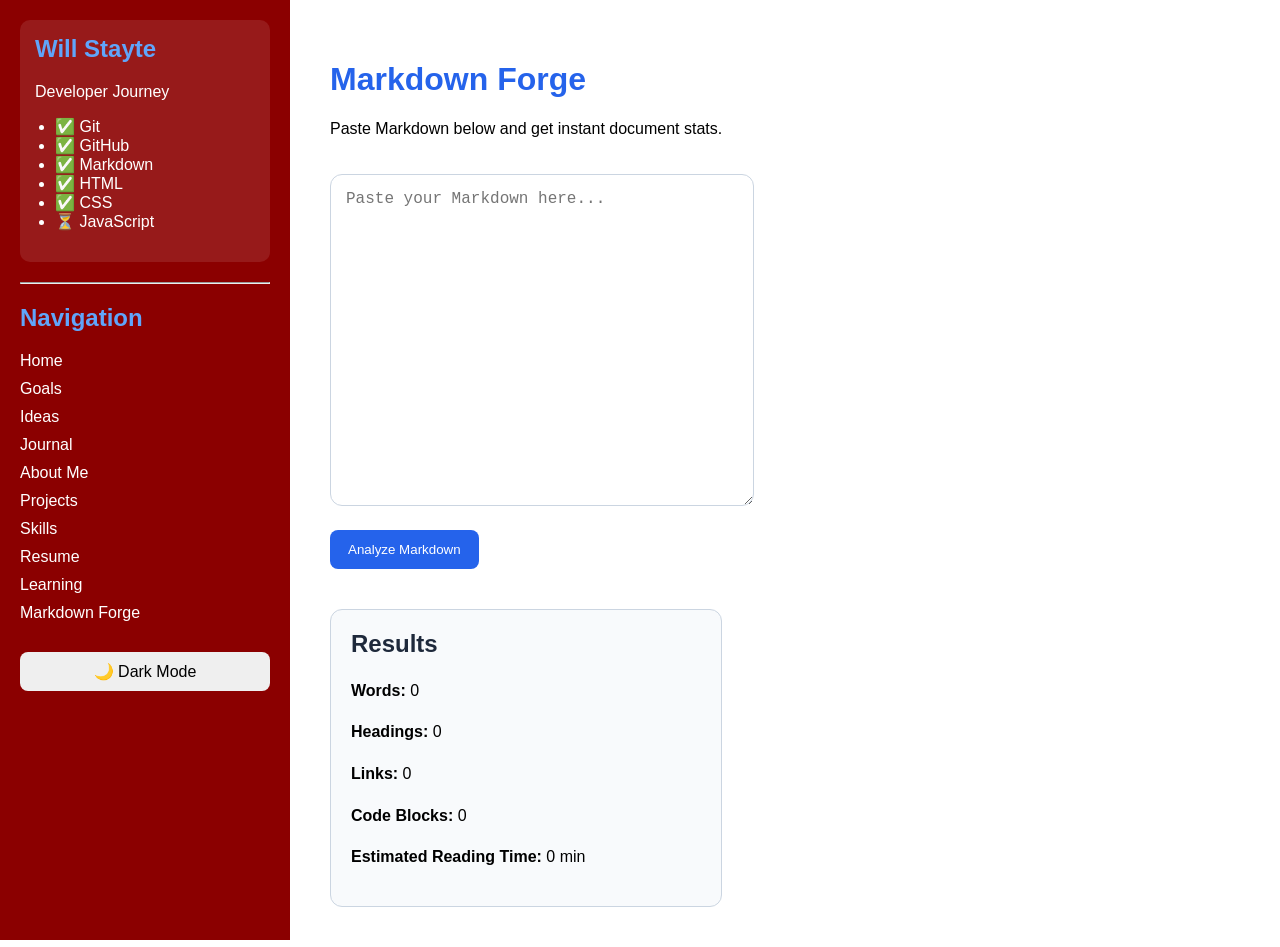
==== markdown-forge.html @ e752bfd7 "Built Markdown Forge prototype v0.1" ====
<!DOCTYPE html>
<html>

<head>
    <title>Markdown Forge</title>
    <link rel="stylesheet" href="style.css">
</head>

<body>

    <div id="sidebar-container"></div>

    <div class="content">

        <h1>Markdown Forge</h1>

        <p>
            Paste Markdown below and get instant document stats.
        </p>

        <textarea id="markdown-input" placeholder="Paste your Markdown here..."></textarea>

        <br>

        <button id="analyze-markdown-btn">
            Analyze Markdown
        </button>

        <div class="project-card" id="markdown-results">
            <h2>Results</h2>

            <p><strong>Words:</strong> <span id="word-count">0</span></p>
            <p><strong>Headings:</strong> <span id="heading-count">0</span></p>
            <p><strong>Links:</strong> <span id="link-count">0</span></p>
            <p><strong>Code Blocks:</strong> <span id="code-block-count">0</span></p>
            <p><strong>Estimated Reading Time:</strong> <span id="reading-time">0</span> min</p>
        </div>

    </div>

    <script src="app.js"></script>
    <script src="markdown-forge.js"></script>

</body>

</html>
---- style.css ----
body {
            margin: 0;
            font-family: Arial, sans-serif;
            display: flex;
        }

        .sidebar {
            width: 250px;
            background-color: darkred;
            color: white;
            height: 100vh;
            padding: 20px;
        }

        .sidebar h2 {
            color: #60a5fa;
        }

        .sidebar a {
            color: white;
            text-decoration: none;
            display: block;
            margin: 10px 0;
        }

        .sidebar a:hover {
            color: #60a5fa;
        }

        .content {
            padding: 40px;
        }

        h1 {
            color: #2563eb;
        }


.profile-card {
    background-color: rgba(255,255,255,0.1);
    padding: 15px;
    border-radius: 10px;
    margin-bottom: 20px;
}

.profile-card h2 {
    margin-top: 0;
}

.profile-card ul {
    padding-left: 20px;
}

.project-card {
    background-color: #f8fafc;
    border: 1px solid #cbd5e1;
    border-radius: 12px;
    padding: 20px;
    max-width: 600px;
    margin-top: 20px;
}

.project-card h2 {
    margin-top: 0;
    color: #1e293b;
}

.project-card p {
    line-height: 1.6;
}

.skill-card {
    background-color: #f8fafc;
    border: 1px solid #cbd5e1;
    border-radius: 12px;
    padding: 20px;
    max-width: 700px;
    margin-top: 20px;
}

.skill-card h2 {
    margin-top: 0;
    color: #1e293b;
}

.hero {
    margin-bottom: 40px;
}

.hero h1 {
    font-size: 3rem;
    margin-bottom: 10px;
}

.hero h2 {
    color: #64748b;
    font-weight: normal;
}

.hero p {
    font-size: 1.2rem;
}

.hero {
    display: flex;
    align-items: center;
    gap: 30px;
    margin-bottom: 40px;
}

.profile-pic {
    width: 180px;
    height: 180px;
    object-fit: cover;
    border-radius: 50%;
    border: 4px solid #2563eb;
}

.hero-text {
    flex: 1;
}

#darkModeBtn {
    margin-top: 20px;
    width: 100%;
    padding: 10px;
    border: none;
    border-radius: 8px;
    cursor: pointer;
    font-size: 1rem;
}

#darkModeBtn:hover {
    opacity: 0.9;
}

.dark-mode {
    background-color: #0f172a;
    color: white;
}

.dark-mode .content {
    color: white;
}

.dark-mode .project-card {
    background-color: #1e293b;
    border-color: #334155;
}

.dark-mode .skill-card {
    background-color: #1e293b;
    border-color: #334155;
}

.dark-mode h1,
.dark-mode h2,
.dark-mode h3 {
    color: white;
}

.project-links {
    margin-top: 20px;
}

.project-links a {
    display: inline-block;
    margin-right: 10px;
    padding: 10px 14px;
    background-color: #2563eb;
    color: white;
    text-decoration: none;
    border-radius: 8px;
}

.project-links a:hover {
    background-color: #1d4ed8;
}

.project-card {
    transition: transform 0.2s ease;
}

.project-card:hover {
    transform: translateY(-5px);
}

.homepage-hero {
    max-width: 900px;
    padding: 60px 0;
}

.eyebrow {
    text-transform: uppercase;
    letter-spacing: 2px;
    color: #2563eb;
    font-weight: bold;
}

.homepage-hero h1 {
    font-size: 4rem;
    line-height: 1;
    margin: 10px 0 20px;
    color: #0f172a;
}

.hero-description {
    font-size: 1.25rem;
    color: #475569;
    max-width: 700px;
    line-height: 1.6;
}

.hero-buttons {
    margin-top: 30px;
}

.hero-buttons a {
    display: inline-block;
    margin-right: 12px;
    padding: 12px 18px;
    background-color: #0f172a;
    color: white;
    text-decoration: none;
    border-radius: 8px;
}

.hero-buttons a:hover {
    background-color: #2563eb;
}

.homepage-section {
    margin-top: 30px;
}

.focus-grid {
    display: grid;
    grid-template-columns: repeat(3, 1fr);
    gap: 18px;
    margin-top: 20px;
}

.focus-card {
    background-color: #f8fafc;
    border: 1px solid #cbd5e1;
    border-radius: 12px;
    padding: 20px;
    transition: transform 0.2s ease;
}

.focus-card:hover {
    transform: translateY(-5px);
}

.focus-card h3 {
    margin-top: 0;
    color: #1e293b;
}

.focus-card p {
    color: #475569;
    line-height: 1.6;
}

.dark-mode .homepage-hero h1 {
    color: white;
}

.dark-mode .hero-description,
.dark-mode .focus-card p {
    color: #cbd5e1;
}

.dark-mode .focus-card {
    background-color: #1e293b;
    border-color: #334155;
}

.dark-mode .focus-card h3 {
    color: white;
}

.homepage-hero .profile-pic {
    margin-bottom: 20px;
}

.skill-bar {
    max-width: 700px;
    margin: 20px 0;
}

.skill-bar p {
    margin-bottom: 8px;
    font-weight: bold;
}

.bar {
    height: 14px;
    background-color: #e2e8f0;
    border-radius: 999px;
    overflow: hidden;
}

.fill {
    height: 100%;
    border-radius: 999px;
    background-color: #2563eb;
}

.fill.html {
    width: 65%;
}

.fill.css {
    width: 55%;
}

.fill.javascript {
    width: 30%;
}

.fill.git {
    width: 55%;
}

.fill.python {
    width: 5%;
}

.dark-mode .bar {
    background-color: #334155;
}

.resume-section {
    max-width: 800px;
    background-color: #f8fafc;
    border: 1px solid #cbd5e1;
    border-radius: 12px;
    padding: 20px;
    margin-bottom: 20px;
}

.resume-section h2 {
    margin-top: 0;
    color: #1e293b;
}

.resume-section li {
    margin-bottom: 8px;
}

.dark-mode .resume-section {
    background-color: #1e293b;
    border-color: #334155;
}

.dark-mode .resume-section h2 {
    color: white;
}

#markdown-input {
    width: 100%;
    max-width: 900px;
    height: 300px;
    padding: 15px;
    font-size: 1rem;
    font-family: monospace;
    border: 1px solid #cbd5e1;
    border-radius: 12px;
    margin: 20px 0;
}

#analyze-markdown-btn {
    padding: 12px 18px;
    background-color: #2563eb;
    color: white;
    border: none;
    border-radius: 8px;
    cursor: pointer;
    margin-bottom: 20px;
}

#analyze-markdown-btn:hover {
    background-color: #1d4ed8;
}

.dark-mode #markdown-input {
    background-color: #1e293b;
    color: white;
    border-color: #334155;
}
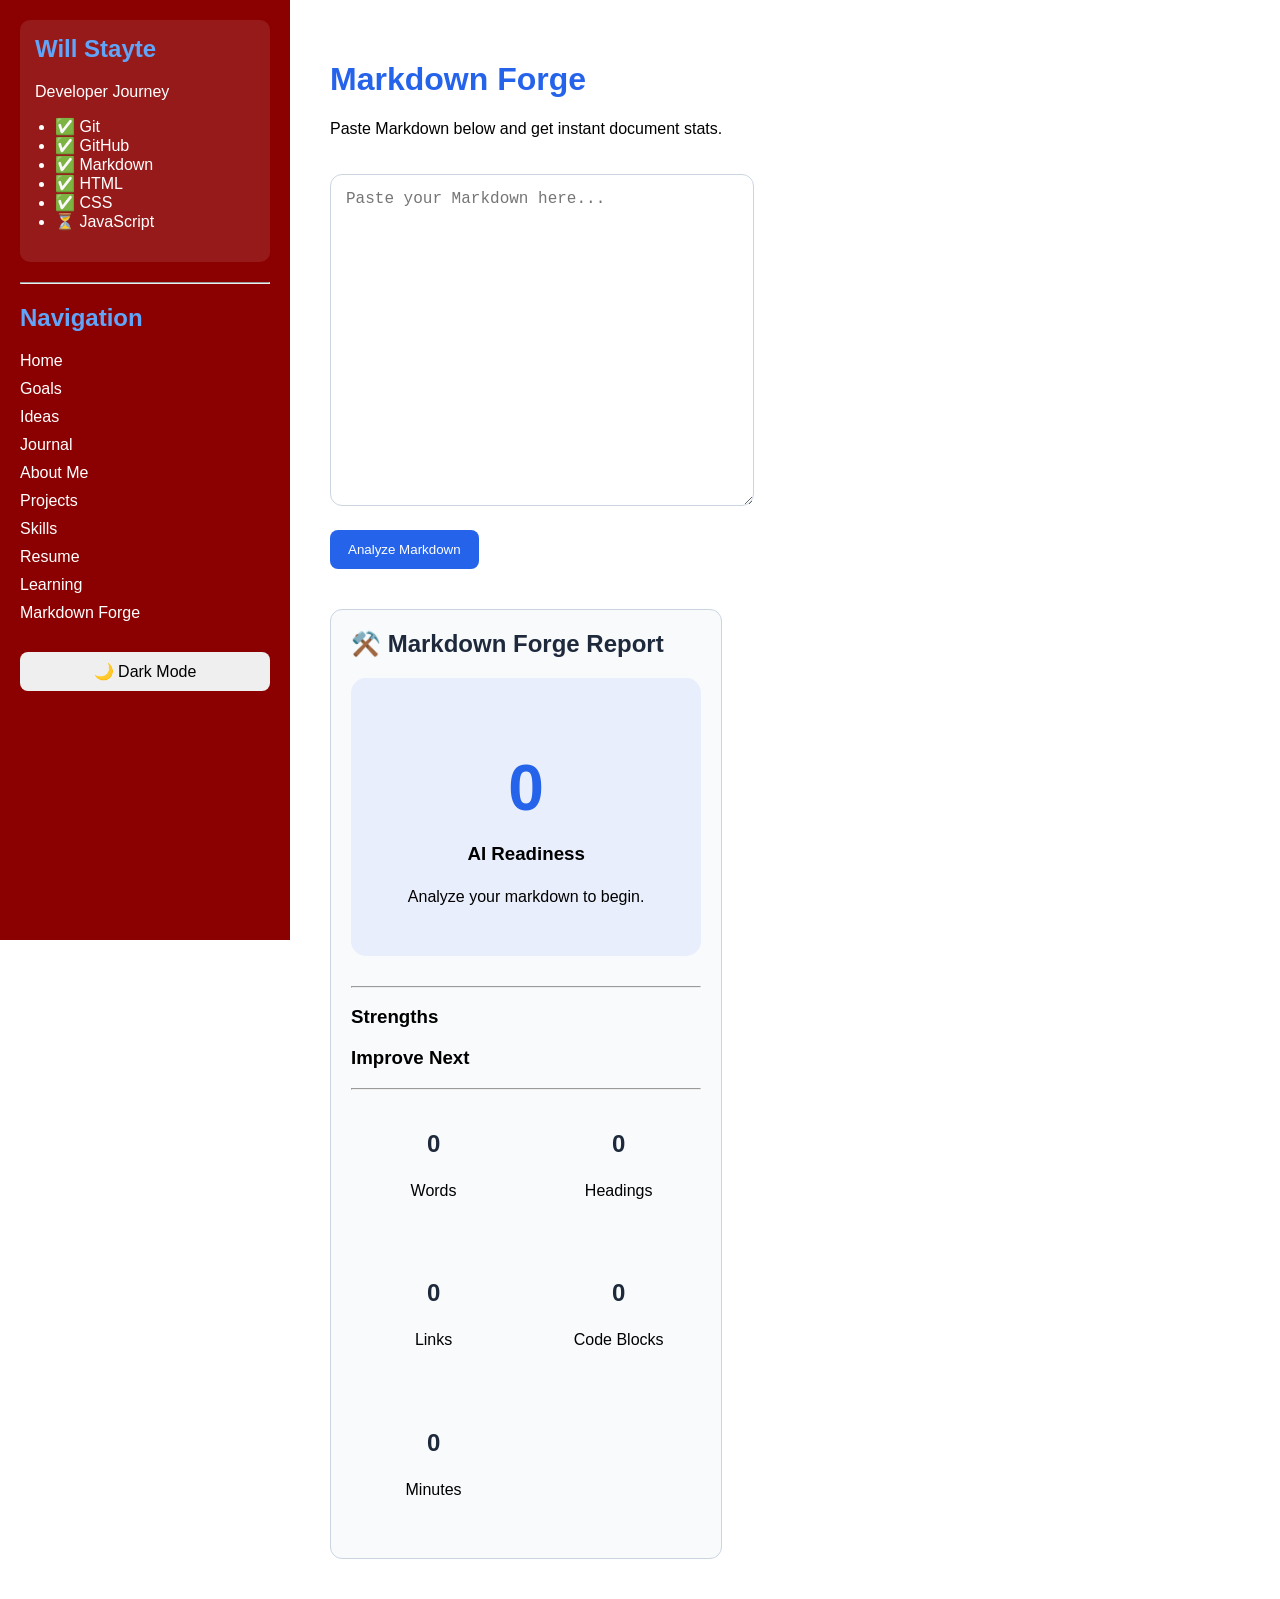
==== commit 802f33bc: "Added Forge Engine vision and Markdown Forge v0.2 progress" ====
--- a/markdown-forge.html
+++ b/markdown-forge.html
@@ -27,18 +27,70 @@
         </button>
 
         <div class="project-card" id="markdown-results">
-            <h2>Results</h2>
 
-            <p><strong>Words:</strong> <span id="word-count">0</span></p>
-            <p><strong>Headings:</strong> <span id="heading-count">0</span></p>
-            <p><strong>Links:</strong> <span id="link-count">0</span></p>
-            <p><strong>Code Blocks:</strong> <span id="code-block-count">0</span></p>
-            <p><strong>Estimated Reading Time:</strong> <span id="reading-time">0</span> min</p>
+    <h2>⚒️ Markdown Forge Report</h2>
+
+    <div class="score-card">
+
+        <h1 id="health-score">0</h1>
+
+        <h3>AI Readiness</h3>
+
+        <p id="ai-readiness">
+            Analyze your markdown to begin.
+        </p>
+
+    </div>
+
+    <hr>
+
+    <h3>Strengths</h3>
+
+    <ul id="strengths-list">
+    </ul>
+
+    <h3>Improve Next</h3>
+
+    <ul id="suggestions-list">
+    </ul>
+
+    <hr>
+
+    <div class="stats-grid">
+
+        <div class="stat-card">
+            <h2 id="word-count">0</h2>
+            <p>Words</p>
+        </div>
+
+        <div class="stat-card">
+            <h2 id="heading-count">0</h2>
+            <p>Headings</p>
+        </div>
+
+        <div class="stat-card">
+            <h2 id="link-count">0</h2>
+            <p>Links</p>
+        </div>
+
+        <div class="stat-card">
+            <h2 id="code-block-count">0</h2>
+            <p>Code Blocks</p>
+        </div>
+
+        <div class="stat-card">
+            <h2 id="reading-time">0</h2>
+            <p>Minutes</p>
         </div>
 
     </div>
 
+</div>
+
+    </div>
+
     <script src="app.js"></script>
+    <script src="forge-rules.js"></script>
     <script src="markdown-forge.js"></script>
 
 </body>
--- a/style.css
+++ b/style.css
@@ -391,3 +391,56 @@
     color: white;
     border-color: #334155;
 }
+
+.score-card {
+
+    text-align: center;
+
+    padding: 30px;
+
+    border-radius: 15px;
+
+    background: rgba(37,99,235,.08);
+
+    margin-bottom: 30px;
+
+}
+
+.score-card h1 {
+
+    font-size: 4rem;
+
+    margin-bottom: 10px;
+
+}
+
+.stats-grid {
+
+    display: grid;
+
+    grid-template-columns: repeat(auto-fit, minmax(140px,1fr));
+
+    gap: 20px;
+
+    margin-top: 20px;
+
+}
+
+.stat-card {
+
+    background: #f8fafc;
+
+    padding: 20px;
+
+    border-radius: 12px;
+
+    text-align: center;
+
+}
+
+.dark-mode .stat-card {
+
+    background: #1e293b;
+
+}
+
